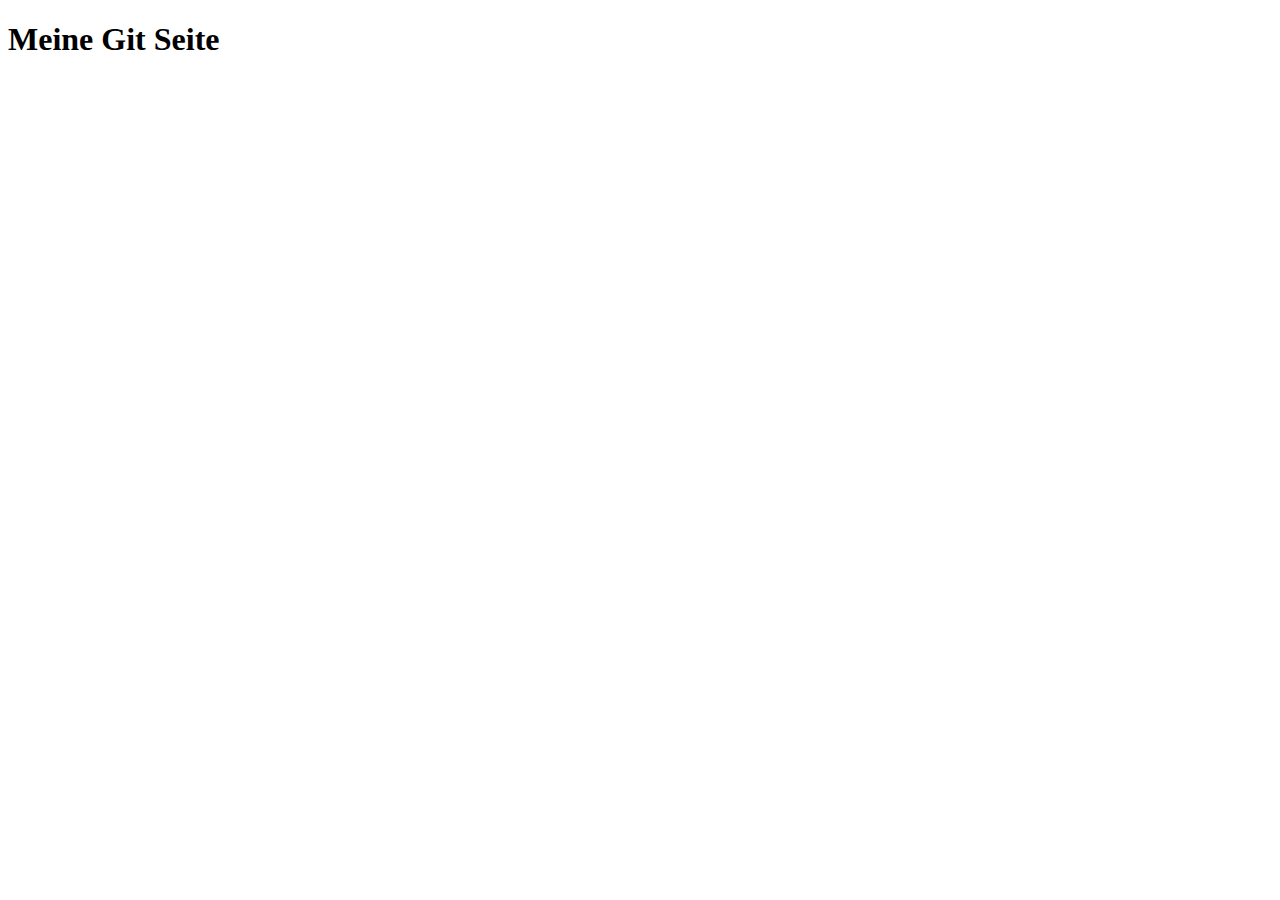
==== index.html @ a237641b "Commit data" ====
<!DOCTYPE html>
<html lang="en">
<head>
    <meta charset="UTF-8">
    <meta name="viewport" content="width=<device-width>, initial-scale=1.0">
    <title>Document</title>
</head>
<body>
    <h1>Meine Git Seite</h1>
</body>
</html>
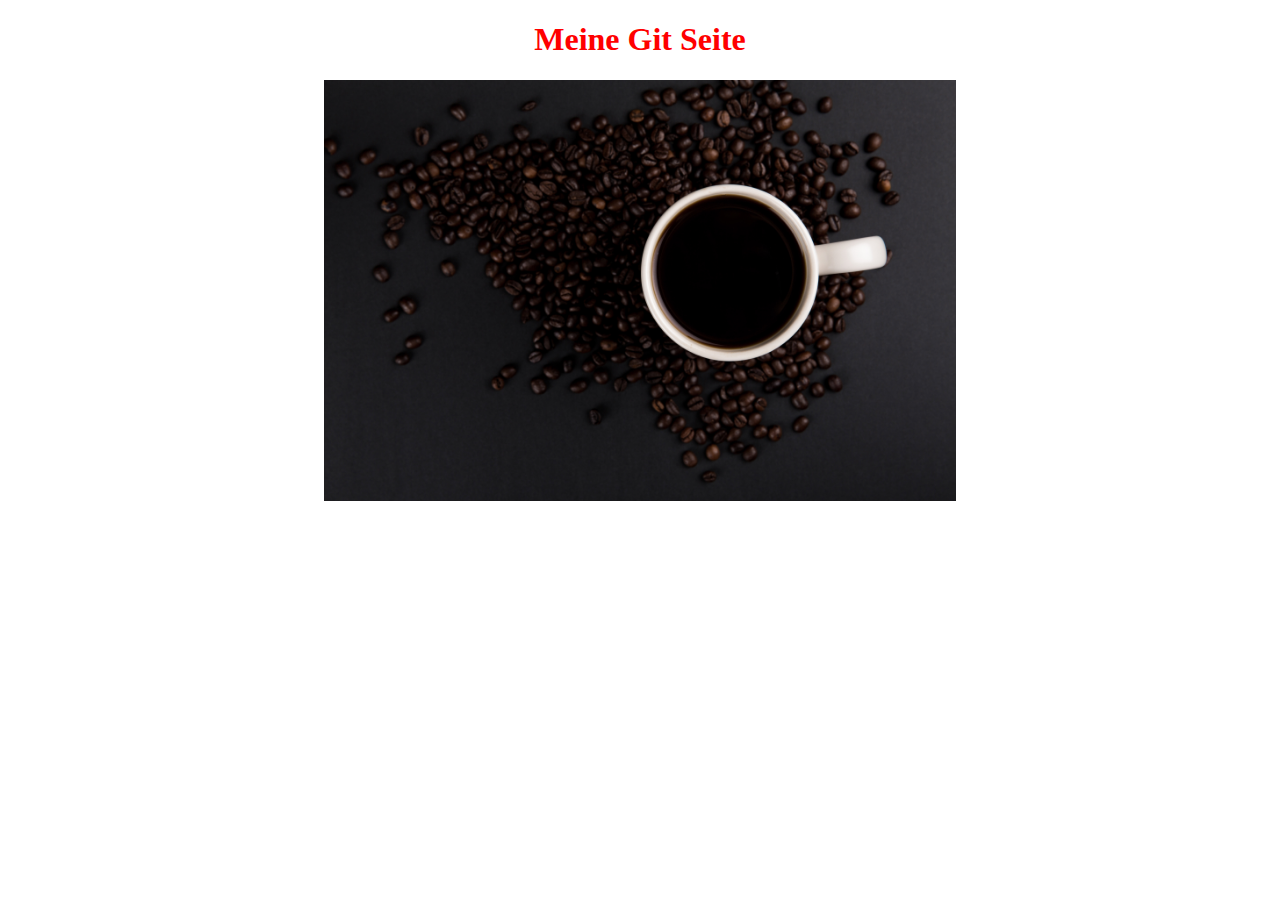
==== commit a68e0331: "Commit data" ====
--- a/index.html
+++ b/index.html
@@ -4,8 +4,15 @@
     <meta charset="UTF-8">
     <meta name="viewport" content="width=<device-width>, initial-scale=1.0">
     <title>Document</title>
+    <link rel="stylesheet" href="style.css">
 </head>
 <body>
     <h1>Meine Git Seite</h1>
+    <div class="img_box">
+
+    <img src="coffe.jpg" width="100%">
+
+
+    </div>
 </body>
 </html>--- a/style.css
+++ b/style.css
@@ -0,0 +1,10 @@
+.img_box{
+margin-left:auto;
+margin-right:auto;
+width: 50%;
+
+}
+h1{
+color:red;
+text-align: center;
+}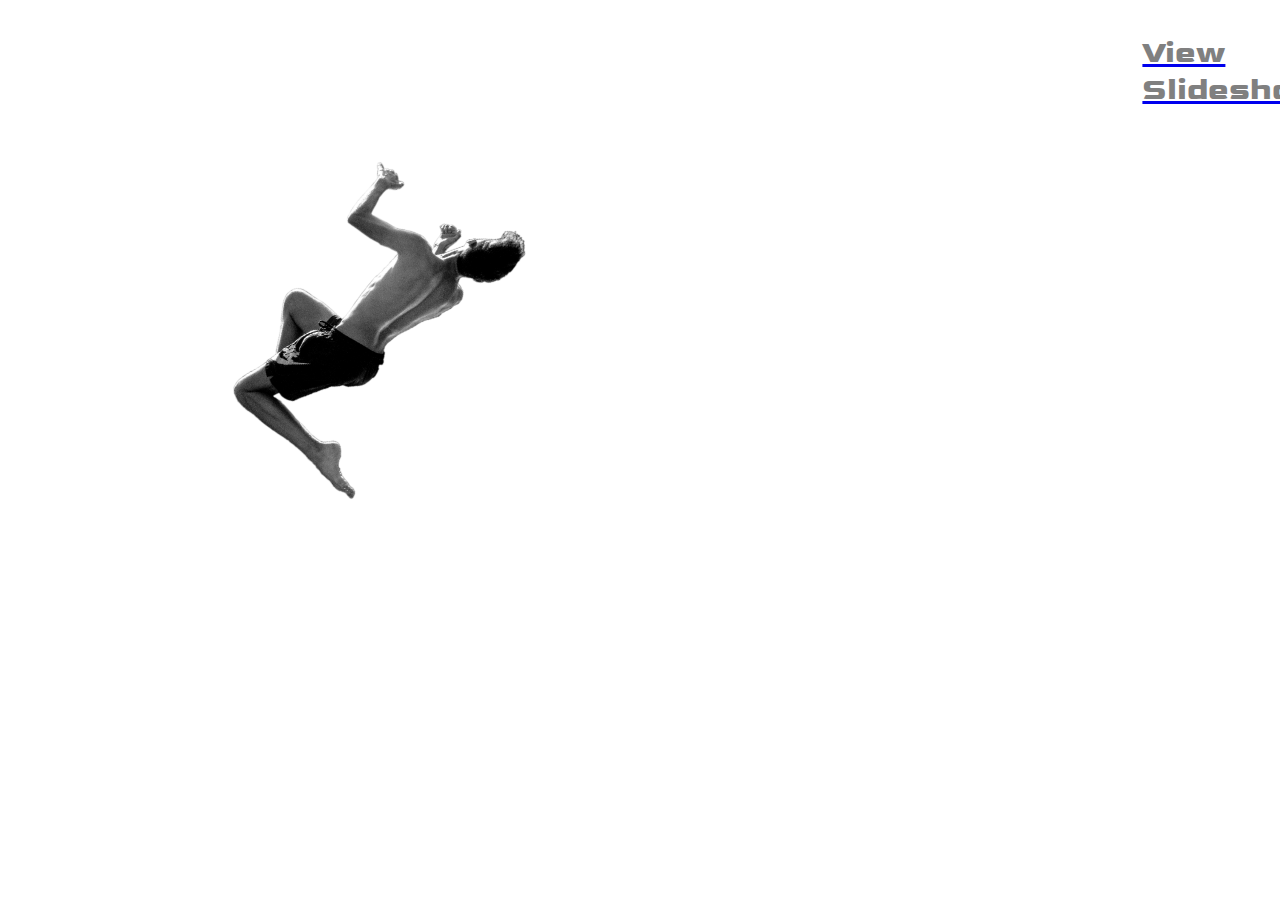
==== commit b44be756: "init" ====
--- a/index.html
+++ b/index.html
@@ -2,17 +2,17 @@
 <html lang="en">
 <head>
     <meta charset="UTF-8">
-    <meta name="viewport" content="width=<device-width>, initial-scale=1.0">
+    <meta name="viewport" content="width=device-width, initial-scale=1.0">
     <title>Document</title>
     <link rel="stylesheet" href="style.css">
+    <script src="app.js"></script>
 </head>
 <body>
-    <h1>Meine Git Seite</h1>
-    <div class="img_box">
-
-    <img src="coffe.jpg" width="100%">
-
-
-    </div>
+<div class="wrapper">
+    
+<img src="img/IMG_2170.png" class="me">
+<div class="center"><h1>Be Creative</h1></div>
+<a href="slide.html"><div class="center2"><h2>View Slideshow</h2></div></a>
+</div>
 </body>
 </html>--- a/style.css
+++ b/style.css
@@ -1,10 +1,65 @@
-.img_box{
-margin-left:auto;
-margin-right:auto;
-width: 50%;
+@import url('https://fonts.googleapis.com/css2?family=Goldman&display=swap');
+
+body{
+    background-image: url("img/dark-1853877.png");
+    background-size: cover;
+    background-repeat: no-repeat;
+}
+.me{
+width: 40%;
+transform: rotate(-20deg);
+margin-left: 10%;
+transition: transform 5.5s;
+
+}
+.me:hover{
+transform: rotate(360deg);
+
+}
+.wrapper{
+
+display: flex;
+flex-direction: row;
 
 }
 h1{
-color:red;
+color: white;
+font-size: 5rem;
 text-align: center;
+font-family: 'Goldman', cursive;
+
+}
+.center{
+    display: flex;
+    align-items: center;
+    justify-content: center;
+
+
+
+}
+.center2{
+width: 20%;
+color: gray;
+margin-left: auto;
+margin-right: auto;
+font-family: 'Goldman', cursive;
+min-height: auto;
+ font-size: 1.3rem; 
+transition: color 2s;
+text-decoration: none;
+
+
+}
+h2{
+  
+   text-decoration: none;  
+}
+h2:hover{
+    color: white;
+   
+}
+
+.backpics{
+
+    
 }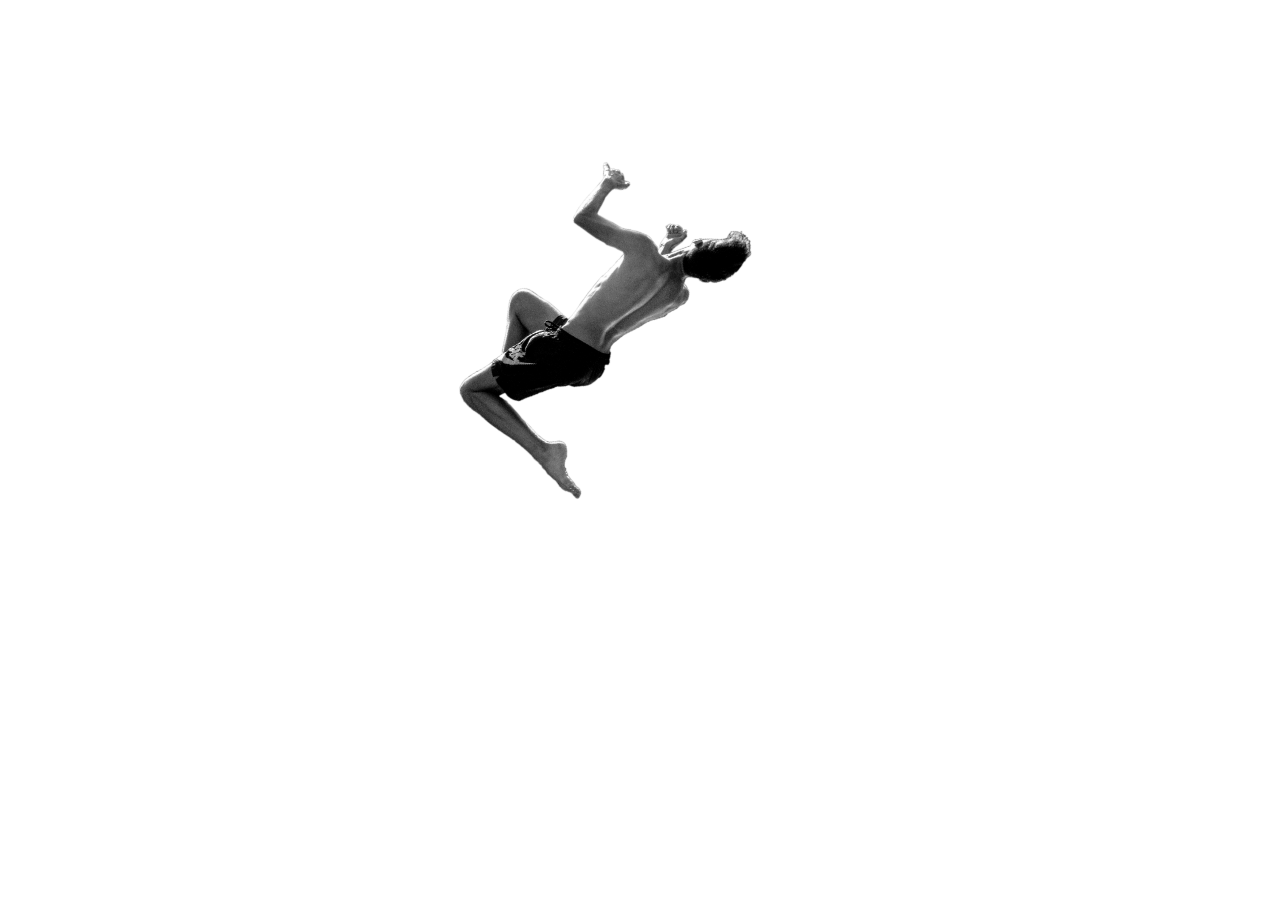
==== commit e20bddf6: "init" ====
--- a/index.html
+++ b/index.html
@@ -9,7 +9,7 @@
 </head>
 <body>
 <div class="wrapper">
-    
+<h1>Hello</h1>
 <img src="img/IMG_2170.png" class="me">
 <div class="center"><h1>Be Creative</h1></div>
 <a href="slide.html"><div class="center2"><h2>View Slideshow</h2></div></a>
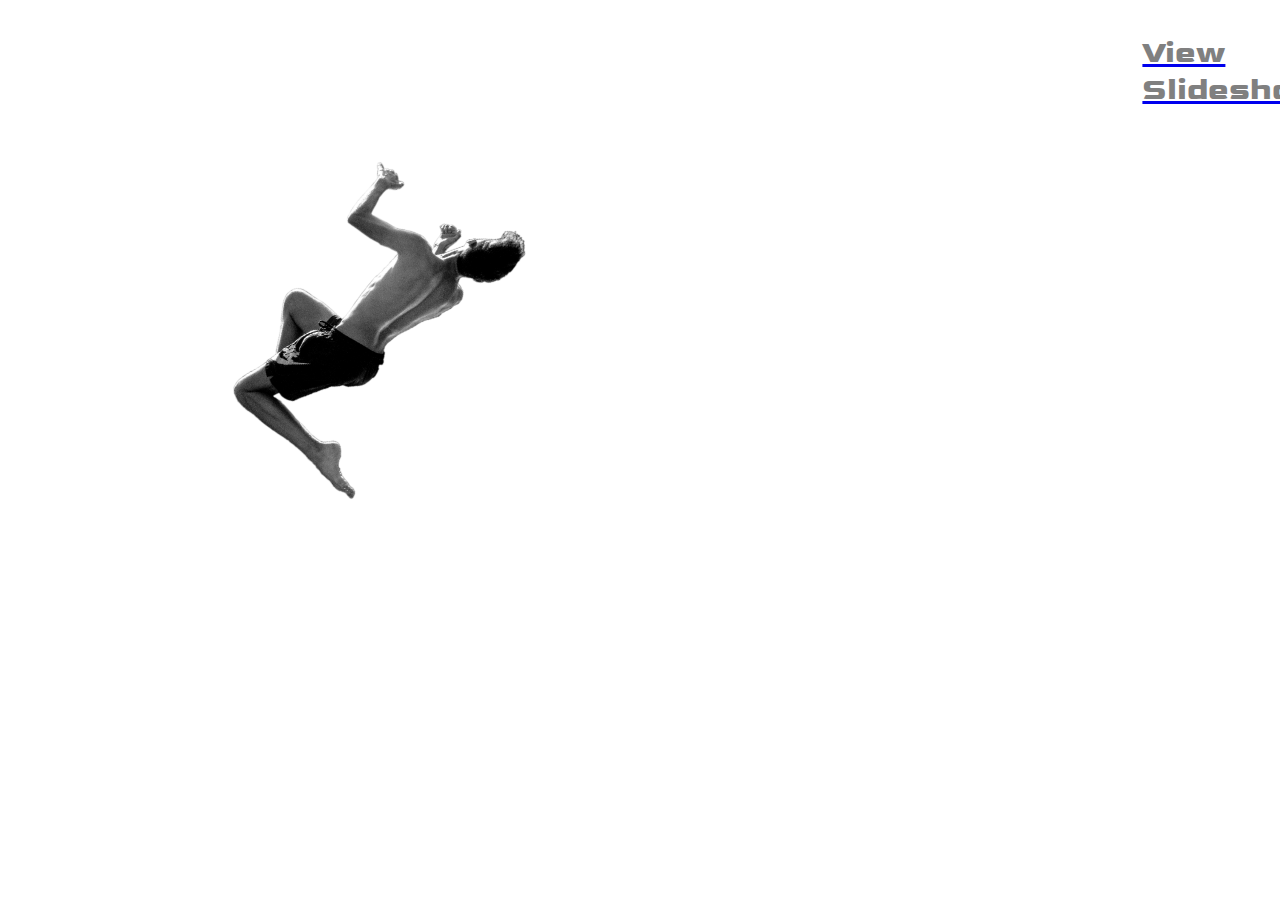
==== commit 5a6cbff7: "commited" ====
--- a/index.html
+++ b/index.html
@@ -9,7 +9,7 @@
 </head>
 <body>
 <div class="wrapper">
-<h1>Hello</h1>
+
 <img src="img/IMG_2170.png" class="me">
 <div class="center"><h1>Be Creative</h1></div>
 <a href="slide.html"><div class="center2"><h2>View Slideshow</h2></div></a>
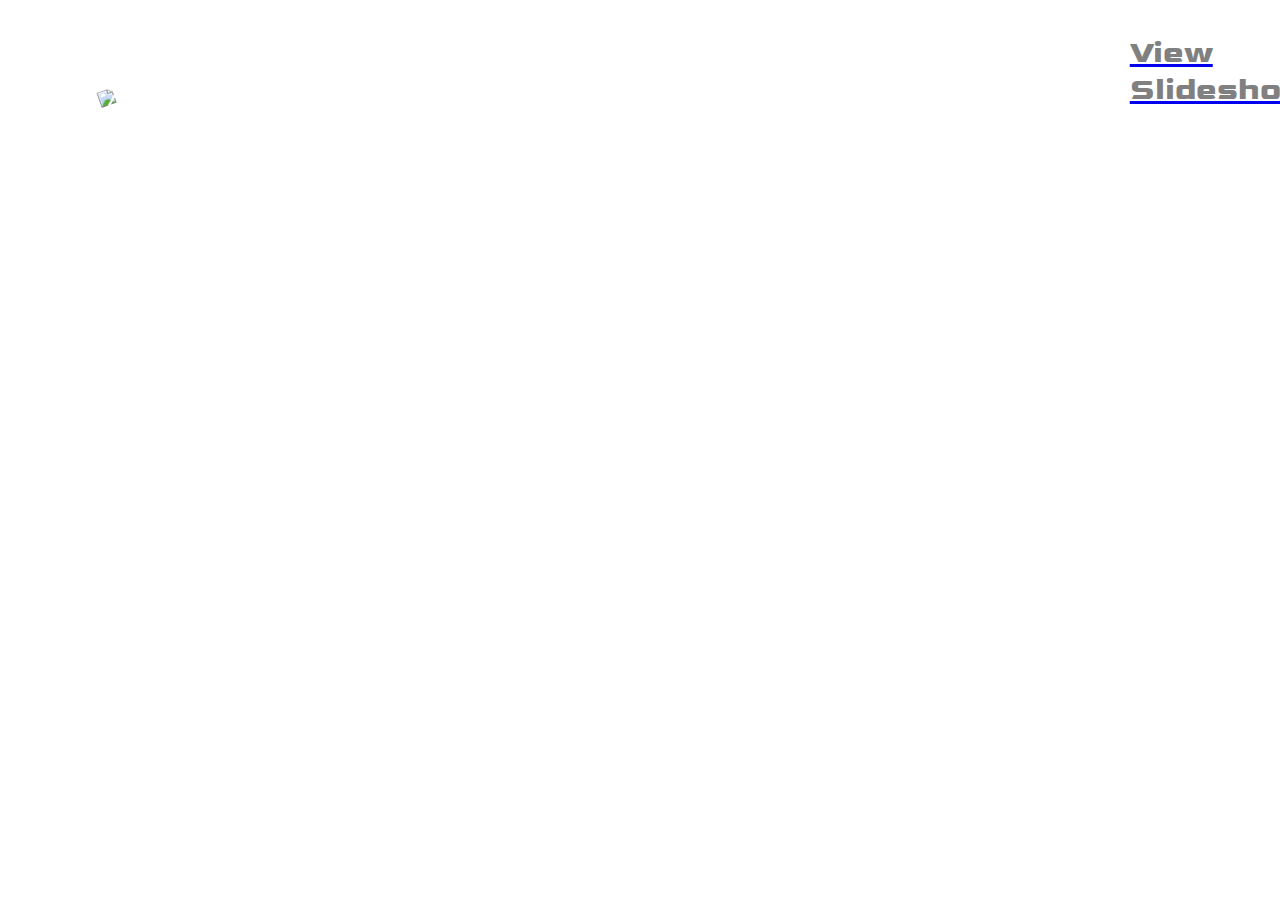
==== commit f210a186: "commited all" ====
--- a/index.html
+++ b/index.html
@@ -10,7 +10,7 @@
 <body>
 <div class="wrapper">
 
-<img src="img/IMG_2170.png" class="me">
+<img src="img/me.png" class="me">
 <div class="center"><h1>Be Creative</h1></div>
 <a href="slide.html"><div class="center2"><h2>View Slideshow</h2></div></a>
 </div>
